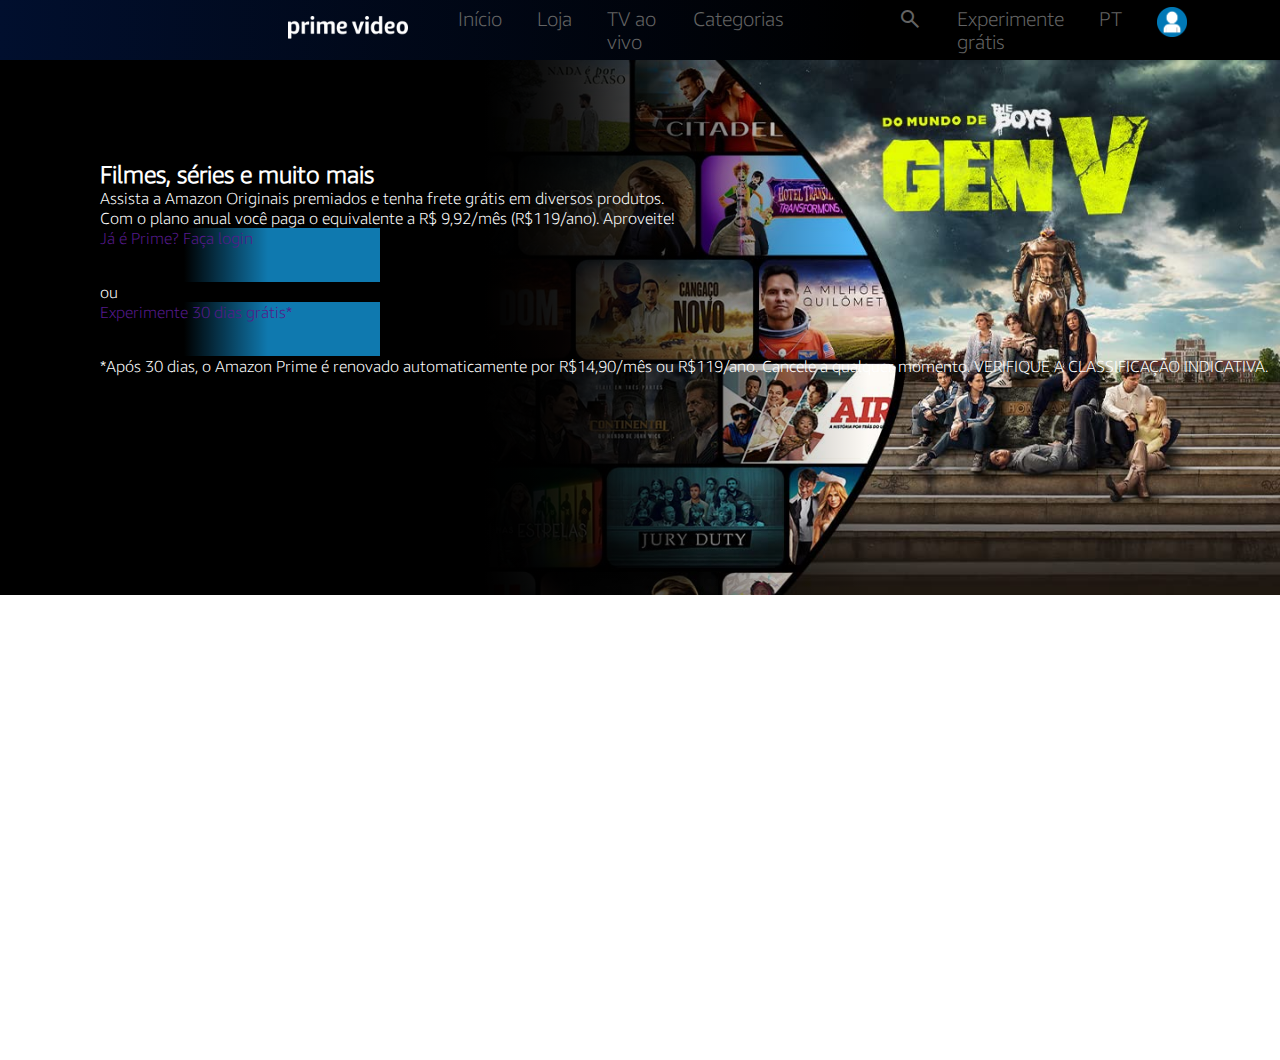
==== index.html @ 75a130b4 "Prime Video" ====
<!DOCTYPE html>
<html lang="pt-br">
<head>
    <meta charset="UTF-8">
    <meta http-equiv="X-UA-Compatible" content="IE=edge">
    <meta name="viewport" content="width=device-width, initial-scale=1.0">
    <title>Prime Video</title>
    <link rel="stylesheet" href="https://fonts.googleapis.com/css2?family=Material+Symbols+Outlined:opsz,wght,FILL,GRAD@20..48,100..700,0..1,-50..200" />
    <link rel="stylesheet" href="styles/index.css">
</head>
<body>
    <div class="pagina">
        <header>
            <div class="cabecalho">
                <img src="images/Logo-min.png" alt="logo" id="logo">
                <nav>
                    <a href="">Início</a>
                    <a href="">Loja</a>
                    <a href="">TV ao vivo</a>
                    <a href="">Categorias</a>
                    <span class="material-symbols-outlined">search</span>
                    <a href="">Experimente grátis</a>
                    <a href="">PT</a>
                    <img src="images/usuario.png" alt="user" class="icones">
                </nav>
            </div>
        </header>
        <main>
            <section>
                <div>
                    <div class="container">
                        <h2>Filmes, séries e muito mais</h2>
                        <p>Assista a Amazon Originais premiados e tenha frete grátis em diversos produtos. <br> Com o plano anual você paga o equivalente a R$ 9,92/mês (R$119/ano). Aproveite!</p>
                        <nav>
                            <div class="azul"><a href="">Já é Prime? Faça login</a></div>
                            <div class="branco"></div>
                            <span>ou</span>
                            <div class="branco2"></div>
                            <div class="azul"><a href="">Experimente 30 dias grátis*</a></div>
                            <p>*Após 30 dias, o Amazon Prime é renovado automaticamente por R$14,90/mês ou R$119/ano. Cancele a qualquer momento. VERIFIQUE A CLASSIFICAÇÃO INDICATIVA.</p>
                        </nav>
                    </div>
                </div>
            </section>
        </main>
    </div>
</body>
</html>
---- styles/index.css ----
@font-face {
    font-family: 'amazon';
    src: url(../images/AmazonEmber_Lt.woff);
}
*{
    margin: 0;
    padding: 0;
    box-sizing: border-box;
    text-decoration: none;
    font-family: 'amazon';
}
:root{
    --cinza-escuro:#636363;
    --azul-escuro:#0f79af;
    --branco:#ffffff;
    --preto:#000000;
    --cinza-mais-escuro:#00050d;
}

.pagina{
    width: 100%;
    height: auto;
}

header{
    width: 100%;
    height: 60px;
    background-color:#00050d;
    background-color: #05006a;
background-image: linear-gradient(90deg, #010f2e 0%, #000000 68%);
    display: flex;
    gap:50px;
    justify-content: space-around;
    align-items: center;
    
}
.cabecalho{
    width: 55%;
    display: flex;
    gap:50px;
    justify-content: space-between;
    align-items: center;
}
.material-symbols-outlined {
    font-variation-settings:
    'FILL' 0,
    'wght' 400,
    'GRAD' 0,
    'opsz' 24
  }
  header span{
    color:var(--cinza-escuro);
    width:40px;
    height: 40px;
    gap: 20px;
    display: flex;
    flex-direction: row;
    margin-left: 80px;
    
  }
#logo{
    width: 120px;
    height: 22.5px;
    margin-bottom: 5px;
}
.icones{
    width:30px;
    height: 30px;
    gap: 20px;
    display: flex;
    flex-direction: row;
}

header nav{
gap: 35px;
display: flex;
flex-direction: row;


}
header a{
    color: var(--cinza-escuro);
    font-size: 20px;
}
main{
    width: 100%;
    height: 1000px;
}
section:nth-child(1){
    background-image: url(../images/background1.jpg);
    width: 100%;
    height: 535px;
    background-repeat: no-repeat;
    background-size: cover;
    
}
section div{
    width: 100%;
    height: 100%;
background-image: linear-gradient(90deg, #000000 30%, #ffffff00 60%);
color: #ffffff;
}
.container{
    margin: 0 100px;
    padding: 100px 0;
}
.azul{
    width: 280px;
    height: 54px;
    background-color: var(--azul-escuro);
}
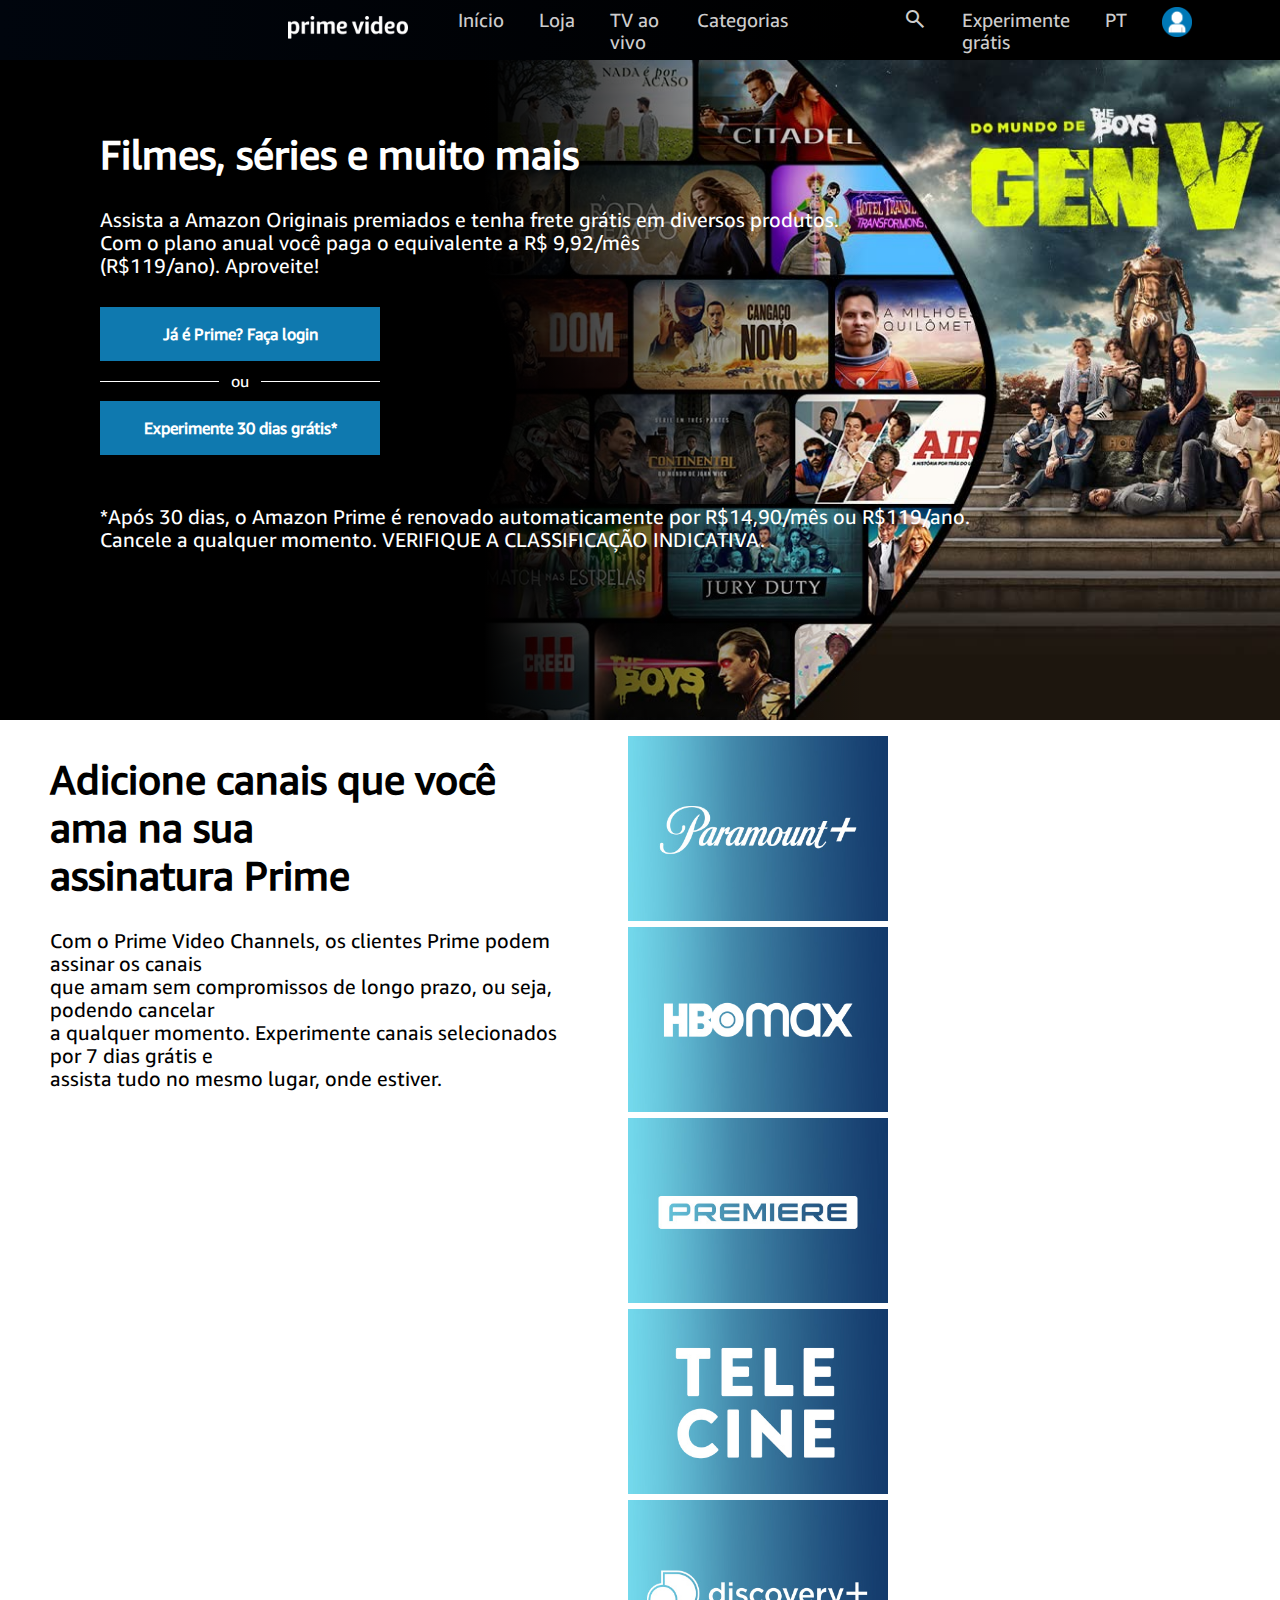
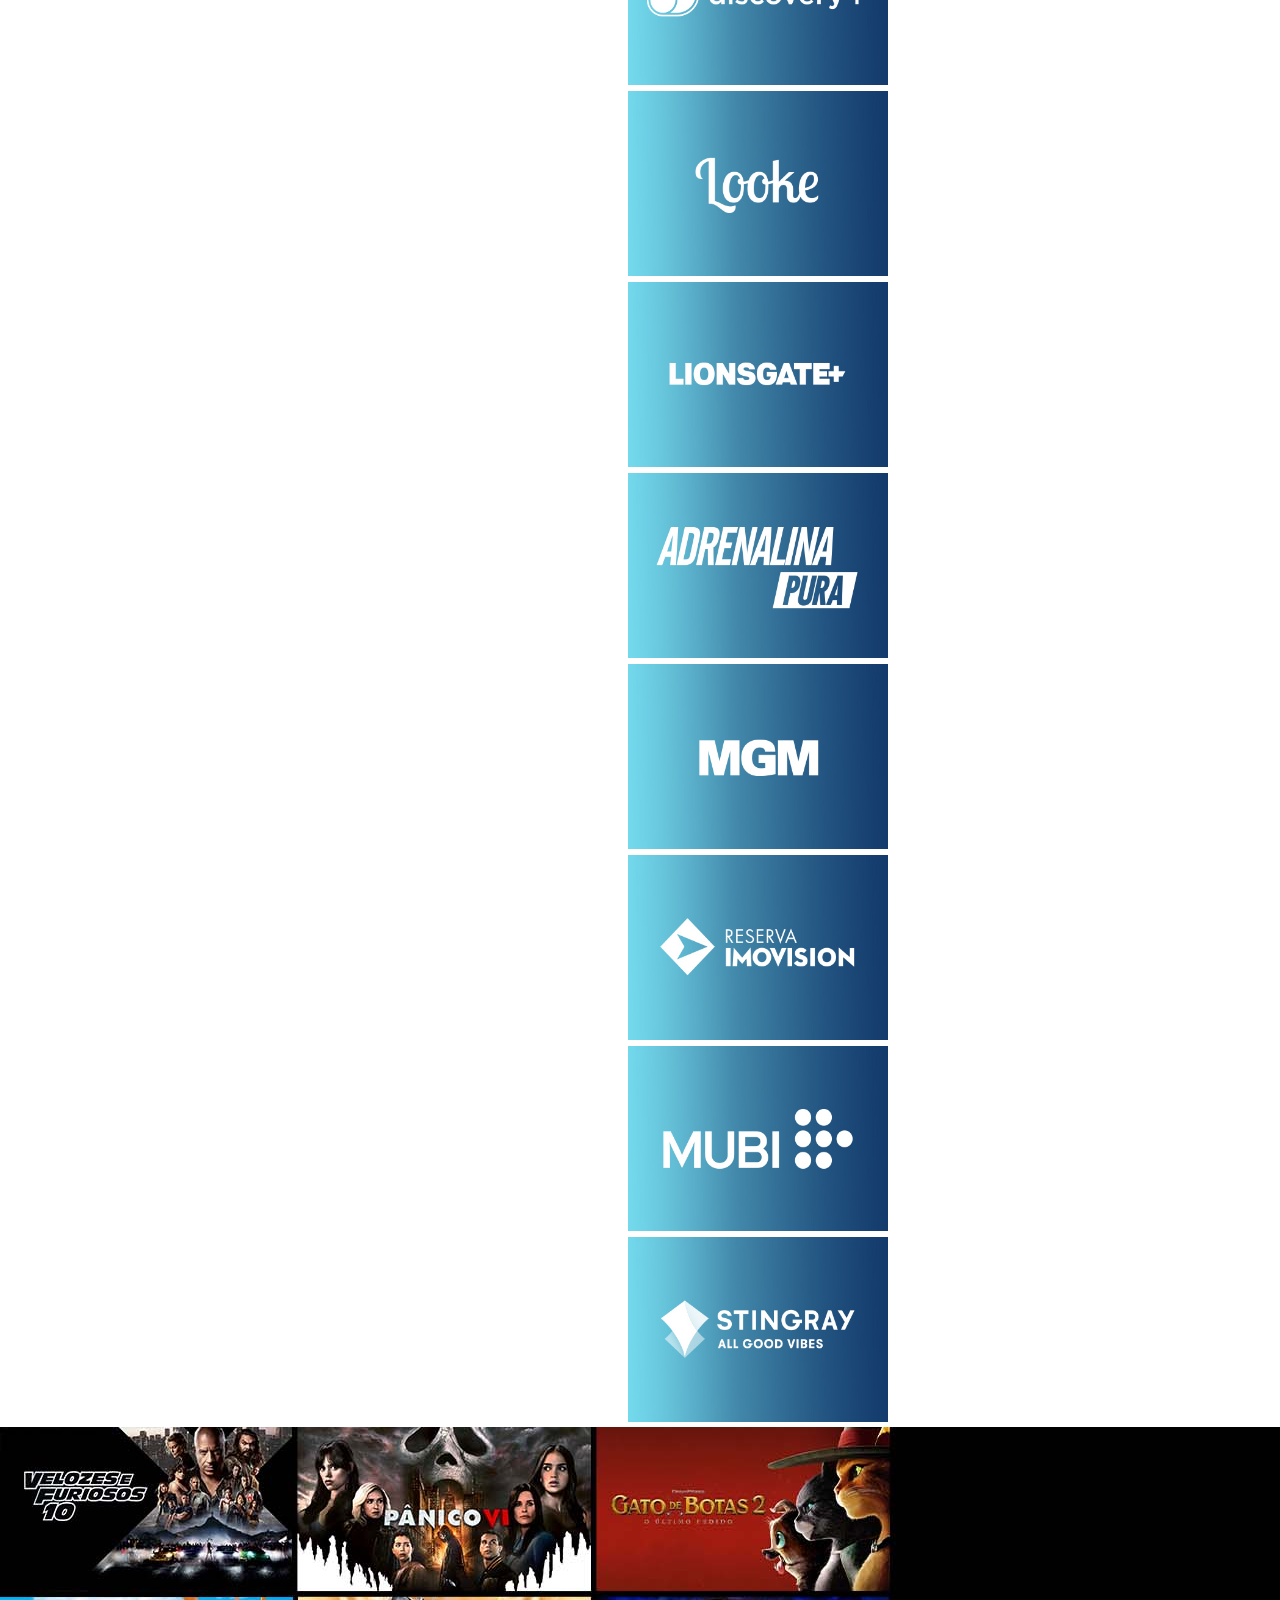
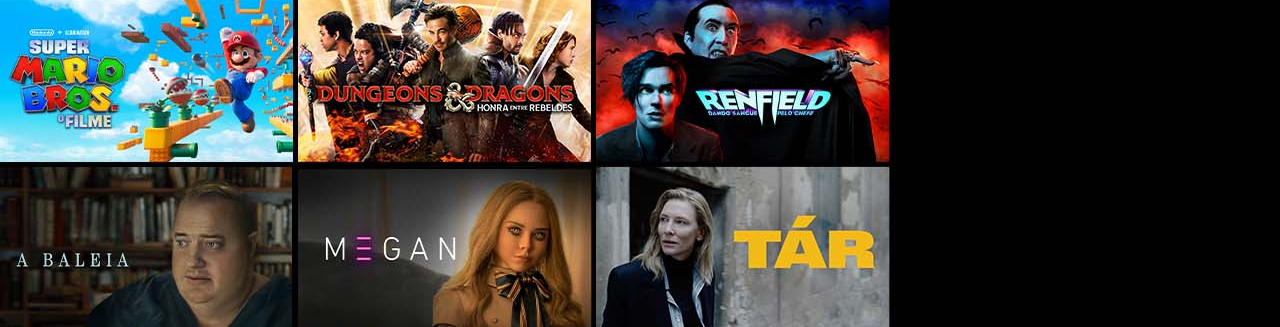
==== commit 91f89e7d: "UP" ====
--- a/index.html
+++ b/index.html
@@ -29,16 +29,53 @@
             <section>
                 <div>
                     <div class="container">
-                        <h2>Filmes, séries e muito mais</h2>
-                        <p>Assista a Amazon Originais premiados e tenha frete grátis em diversos produtos. <br> Com o plano anual você paga o equivalente a R$ 9,92/mês (R$119/ano). Aproveite!</p>
-                        <nav>
+                        <div class="anuncio">
+                            <h2>Filmes, séries e muito mais</h2>
+                            <p>Assista a Amazon Originais premiados e tenha frete grátis em diversos produtos. <br> Com o plano anual você paga o equivalente a R$ 9,92/mês <br> (R$119/ano). Aproveite!</p>
+                        </div>
+                         <nav>
                             <div class="azul"><a href="">Já é Prime? Faça login</a></div>
-                            <div class="branco"></div>
-                            <span>ou</span>
-                            <div class="branco2"></div>
-                            <div class="azul"><a href="">Experimente 30 dias grátis*</a></div>
-                            <p>*Após 30 dias, o Amazon Prime é renovado automaticamente por R$14,90/mês ou R$119/ano. Cancele a qualquer momento. VERIFIQUE A CLASSIFICAÇÃO INDICATIVA.</p>
+                            <div class="azulOuBranco">
+                                <div class="branco"></div>
+                                <div class="entreAzul">
+                                    <span id="linha"></span>
+                                    <span>ou</span>
+                                    <span id="linha"></span>
+                                </div>
+                                <div class="branco2"></div>
+                                <div class="azul"><a href="">Experimente 30 dias grátis*</a></div>
+                            </div>
+                            <p>*Após 30 dias, o Amazon Prime é renovado automaticamente por R$14,90/mês ou R$119/ano. <br> Cancele a qualquer momento. VERIFIQUE A CLASSIFICAÇÃO INDICATIVA.</p>
                         </nav>
+                    </div>
+                </div>
+            </section>
+            <section>
+                <div class="container2">
+                    <div class="left">
+                        <h2>Adicione canais que você ama na sua <br> assinatura Prime</h2>
+                        <p>Com o Prime Video Channels, os clientes Prime podem assinar os canais <br>que amam sem compromissos de longo prazo, ou seja, podendo cancelar <br>a qualquer momento. Experimente canais selecionados por 7 dias grátis e <br>assista tudo no mesmo lugar, onde estiver.</p>
+                    </div>
+                    <div class="right">
+                        <img src="images/paramount.jpg" alt="">
+                        <img src="images/hbomax.jpg" alt="">
+                        <img src="images/premiere.jpg" alt="">
+                        <img src="images/telecine.jpg" alt="">
+                        <img src="images/AMZN_MLP_image_logo_BR_DiscoveryPlus_426x294.jpg" alt="">
+                        <img src="images/AMZN_MLP_image_logo_BR_Looke_426x294.jpg" alt="">
+                        <img src="images/lions-gate.jpg" alt="">
+                        <img src="images/adrenalina-pura.jpg" alt="">
+                        <img src="images/MGM.jpg" alt="">
+                        <img src="images/imovision.jpg" alt="">
+                        <img src="images/mubi.jpg" alt="">
+                        <img src="images/stingray.jpg" alt="">
+                    </div>    
+                </div>
+            </section>
+            <section>
+                <div class="container3">
+                    <div class="loja-prime">
+                        
                     </div>
                 </div>
             </section>
--- a/styles/index.css
+++ b/styles/index.css
@@ -1,6 +1,7 @@
 @font-face {
     font-family: 'amazon';
-    src: url(../images/AmazonEmber_Lt.woff);
+    src: url(../images/AmazonEmber_Rg.woff);
+   
 }
 *{
     margin: 0;
@@ -27,7 +28,7 @@
     height: 60px;
     background-color:#00050d;
     background-color: #05006a;
-background-image: linear-gradient(90deg, #010f2e 0%, #000000 68%);
+background-image: linear-gradient(90deg, #00050d 0%, #000000 68%);
     display: flex;
     gap:50px;
     justify-content: space-around;
@@ -49,9 +50,9 @@
     'opsz' 24
   }
   header span{
-    color:var(--cinza-escuro);
+    color: #cecdcd;;
     width:40px;
-    height: 40px;
+    height: 10px;
     gap: 20px;
     display: flex;
     flex-direction: row;
@@ -77,10 +78,16 @@
 flex-direction: row;
 
 
+
 }
 header a{
-    color: var(--cinza-escuro);
-    font-size: 20px;
+    color: #cecdcd;
+    font-size: 18.5px;
+    transition: color 300ms;
+    padding-top: 2px;
+}
+header a:hover{
+    color: #e9e9e9;
 }
 main{
     width: 100%;
@@ -89,23 +96,102 @@
 section:nth-child(1){
     background-image: url(../images/background1.jpg);
     width: 100%;
-    height: 535px;
+    height: 660px;
     background-repeat: no-repeat;
     background-size: cover;
     
 }
-section div{
+
+.container{
+    margin: 0 100px;
+    padding: 50px 0;
     width: 100%;
-    height: 100%;
+    height: 660px;
 background-image: linear-gradient(90deg, #000000 30%, #ffffff00 60%);
 color: #ffffff;
-}
-.container{
-    margin: 0 100px;
-    padding: 100px 0;
 }
 .azul{
     width: 280px;
     height: 54px;
     background-color: var(--azul-escuro);
+    display: flex;
+    align-items: center;
+    justify-content: center;
+    font-weight: 700;
+    
+}
+.anuncio{
+    margin-top: 20px;
+    margin-bottom: 30px;
+    
+}
+h2{
+    font-size: 40px;
+    margin-bottom: 30px;
+}
+p{
+    font-size: 20px;
+}
+.entreAzul{
+    width: 280px;
+    display: flex;
+    flex-direction: row;
+    align-items: center;
+    justify-content: center;
+    margin: 10px 0;
+}
+#linha{
+    width:800px;
+    height: 1px;
+    background-color: var(--branco);
+   
+}
+.azulOuBranco{
+    margin-bottom: 50px;
+}
+.azulOuBranco span{
+    width: 280px;
+    height: 100%;
+    display: flex;
+    flex-direction: column;
+    justify-content: center;
+    align-items: center;
+    
+}
+.azul a{
+    color: var(--branco);
+}
+.container2{
+    width: 90%;
+    height: auto;
+    display: flex;
+    margin-top: 15px;
+    
+
+}
+
+.left{
+    width: 50%;
+    height: auto;
+    margin: 20px 50px;
+    font-weight: lighter;
+    font-size: 50px;
+    
+
+}
+.right{
+    width: 50%;
+    height: 100%;
+    
+   
+}
+.right img{
+    width: 260px;
+    height: 185px;
+    margin: 1px 2px;
+}
+.container3{
+    width: 100%;
+    height: 500px;
+    background-image: url(../images/background2.jpg);
 }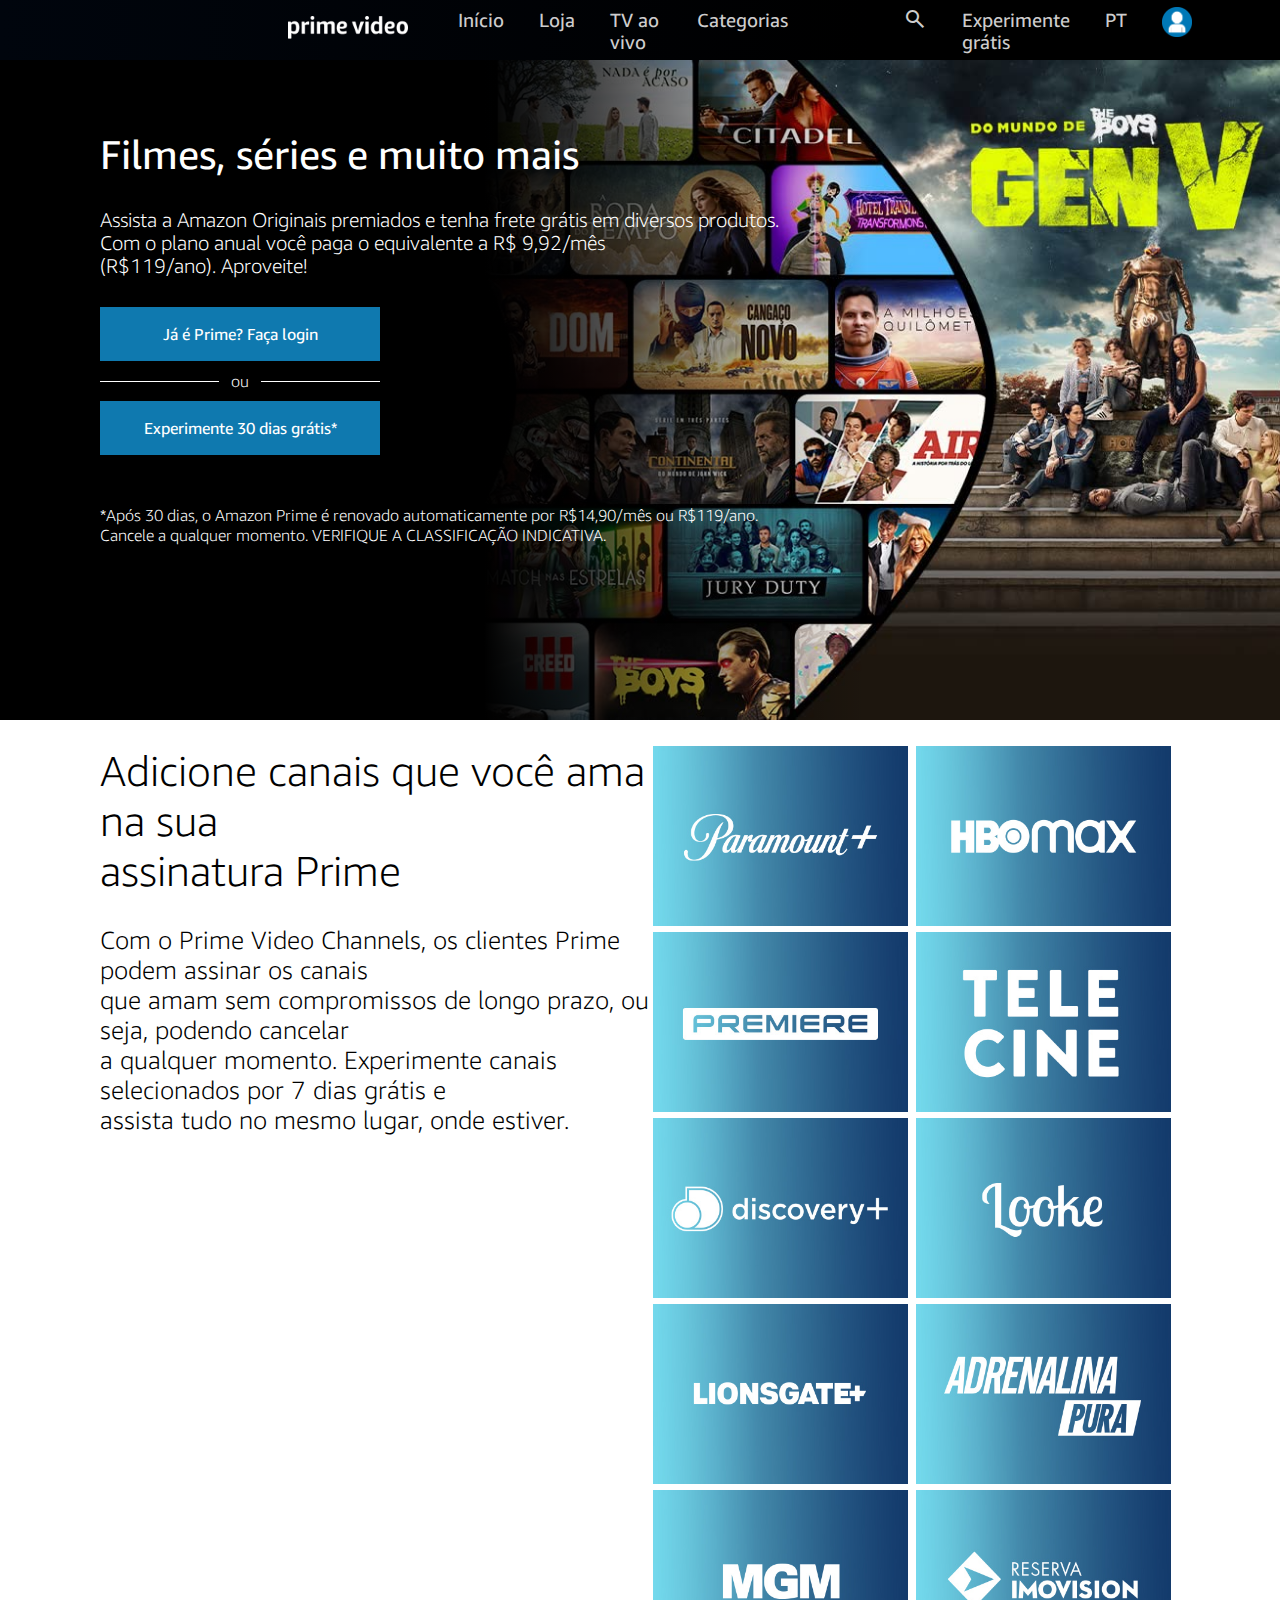
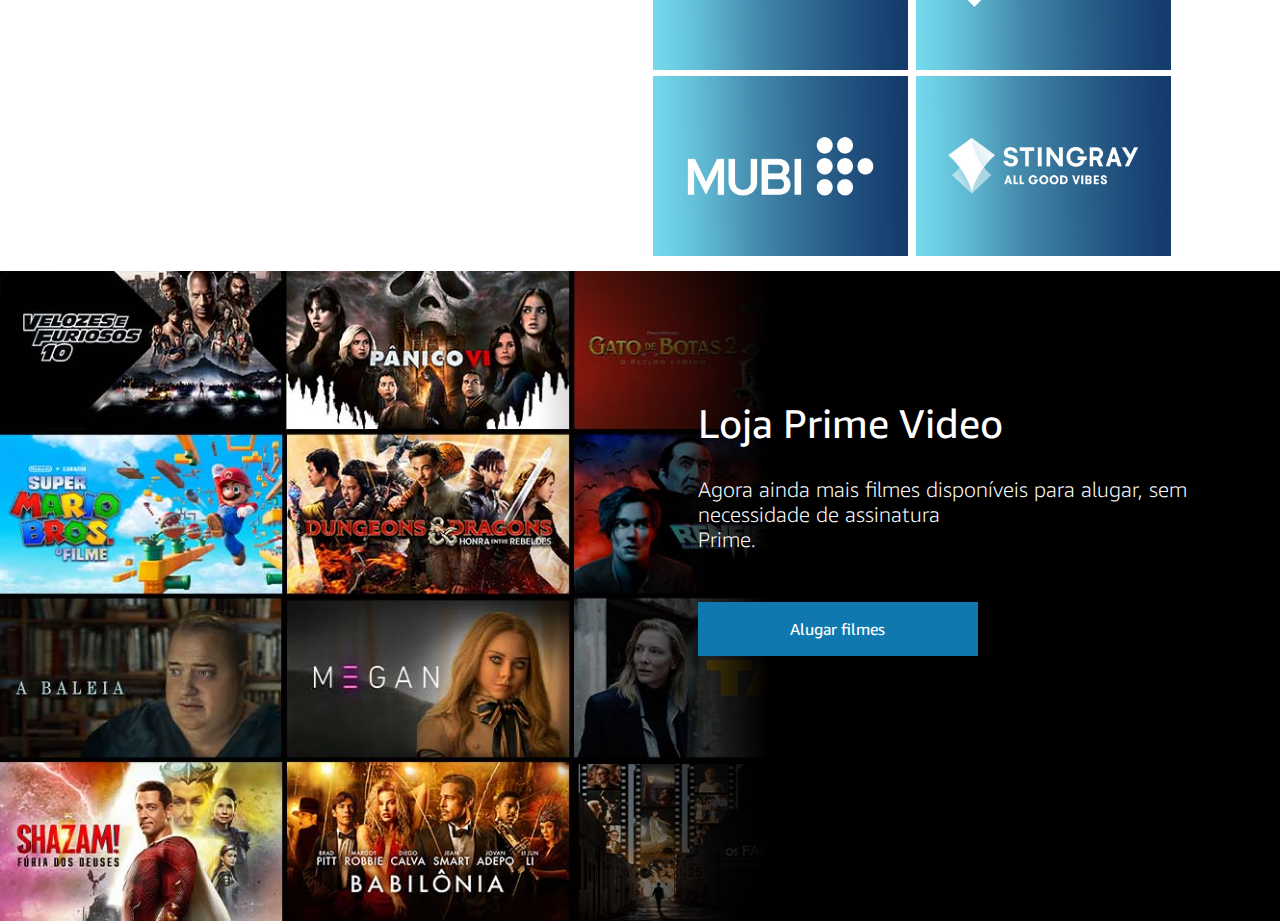
==== commit 8bb89361: "UP" ====
--- a/index.html
+++ b/index.html
@@ -52,30 +52,36 @@
             </section>
             <section>
                 <div class="container2">
-                    <div class="left">
-                        <h2>Adicione canais que você ama na sua <br> assinatura Prime</h2>
-                        <p>Com o Prime Video Channels, os clientes Prime podem assinar os canais <br>que amam sem compromissos de longo prazo, ou seja, podendo cancelar <br>a qualquer momento. Experimente canais selecionados por 7 dias grátis e <br>assista tudo no mesmo lugar, onde estiver.</p>
+                    <div class="LR">
+                        <div class="left">
+                            <h2>Adicione canais que você ama na sua <br> assinatura Prime</h2>
+                            <p>Com o Prime Video Channels, os clientes Prime podem assinar os canais <br>que amam sem compromissos de longo prazo, ou seja, podendo cancelar <br>a qualquer momento. Experimente canais selecionados por 7 dias grátis e <br>assista tudo no mesmo lugar, onde estiver.</p>
+                        </div>
+                        <div class="right">
+                            <a href="#"><img src="images/paramount.jpg" alt="paramount"></a>
+                            <a href="#"><img src="images/hbomax.jpg" alt="HBO MAX"></a>
+                            <a href="#"><img src="images/premiere.jpg" alt="premiere"></a>
+                            <a href="#"><img src="images/telecine.jpg" alt="telecine"></a>
+                            <a href="#"><img src="images/AMZN_MLP_image_logo_BR_DiscoveryPlus_426x294.jpg" alt="discovery +"></a>
+                            <a href="#"><img src="images/AMZN_MLP_image_logo_BR_Looke_426x294.jpg" alt="Looke"></a>
+                            <a href="#"><img src="images/lions-gate.jpg" alt="Lions Gate"></a>
+                            <a href="#"><img src="images/adrenalina-pura.jpg" alt="adrenalina-pura"></a>
+                            <a href="#"><img src="images/MGM.jpg" alt="MGM"></a>
+                            <a href="#"><img src="images/imovision.jpg" alt="imovision"></a>
+                            <a href="#"><img src="images/mubi.jpg" alt="mubi"></a>
+                            <a href="#"><img src="images/stingray.jpg" alt="stingray"></a>
+                        </div>
                     </div>
-                    <div class="right">
-                        <img src="images/paramount.jpg" alt="">
-                        <img src="images/hbomax.jpg" alt="">
-                        <img src="images/premiere.jpg" alt="">
-                        <img src="images/telecine.jpg" alt="">
-                        <img src="images/AMZN_MLP_image_logo_BR_DiscoveryPlus_426x294.jpg" alt="">
-                        <img src="images/AMZN_MLP_image_logo_BR_Looke_426x294.jpg" alt="">
-                        <img src="images/lions-gate.jpg" alt="">
-                        <img src="images/adrenalina-pura.jpg" alt="">
-                        <img src="images/MGM.jpg" alt="">
-                        <img src="images/imovision.jpg" alt="">
-                        <img src="images/mubi.jpg" alt="">
-                        <img src="images/stingray.jpg" alt="">
-                    </div>    
                 </div>
             </section>
             <section>
                 <div class="container3">
-                    <div class="loja-prime">
-                        
+                    <div class="gradient-prime">
+                        <div class="loja-prime">
+                            <h2>Loja Prime Video</h2>
+                            <p>Agora ainda mais filmes disponíveis para alugar, sem necessidade de assinatura <br>Prime.</p>
+                            <div class="azul"><a href="">Alugar filmes</a></div>
+                        </div>
                     </div>
                 </div>
             </section>
--- a/styles/index.css
+++ b/styles/index.css
@@ -1,7 +1,11 @@
 @font-face {
     font-family: 'amazon';
     src: url(../images/AmazonEmber_Rg.woff);
-   
+}
+@font-face {
+    font-family: 'amazon';
+    src: url(../images/AmazonEmber_Lt.woff);
+    font-weight: 100;
 }
 *{
     margin: 0;
@@ -21,6 +25,7 @@
 .pagina{
     width: 100%;
     height: auto;
+    
 }
 
 header{
@@ -92,6 +97,7 @@
 main{
     width: 100%;
     height: 1000px;
+    font-weight: 100;
 }
 section:nth-child(1){
     background-image: url(../images/background1.jpg);
@@ -128,9 +134,12 @@
 h2{
     font-size: 40px;
     margin-bottom: 30px;
+    font-weight: 400;
+    
 }
 p{
     font-size: 20px;
+    font-weight: 100;
 }
 .entreAzul{
     width: 280px;
@@ -146,6 +155,9 @@
     background-color: var(--branco);
    
 }
+nav p{
+    font-size: 16px;
+}
 .azulOuBranco{
     margin-bottom: 50px;
 }
@@ -160,38 +172,83 @@
 }
 .azul a{
     color: var(--branco);
+    font-weight: 400;
 }
 .container2{
-    width: 90%;
+    width: 100%;
     height: auto;
     display: flex;
     margin-top: 15px;
     
-
-}
-
+    
+
+}
+
+.LR{
+    width: 100%;
+    height: auto;
+    display: flex;
+    flex-direction: row;
+    padding: 10px 100px;
+}
+
+.right img:hover{
+    box-shadow: 0px 1px 6px 4px #333;
+    z-index: 10;
+    
+}
 .left{
-    width: 50%;
-    height: auto;
-    margin: 20px 50px;
-    font-weight: lighter;
-    font-size: 50px;
-    
-
+    width: 51%;
+    height: auto;
+    font-weight: 100;
+    
+    
+
+}
+
+.left h2{
+    font-size: 42px;
+    font-weight: 100;
+}
+.left p{
+    font-size: 25px;
 }
 .right{
-    width: 50%;
+    width: 49%;
     height: 100%;
     
    
 }
 .right img{
-    width: 260px;
-    height: 185px;
+    width: 255px;
+    height: 180px;
     margin: 1px 2px;
 }
 .container3{
     width: 100%;
-    height: 500px;
+    height: 650px;
     background-image: url(../images/background2.jpg);
+    background-repeat: no-repeat;
+    background-size: cover;
+}
+.gradient-prime{
+    width: 100%;
+    height: 100%;
+    background-image: linear-gradient(270deg, #000000 40%, #ffffff00 58%);
+    color: #ffffff;
+}
+.loja-prime{
+    width: 100%;
+    height: auto;
+    display: flex;
+    flex-direction: column;
+    justify-content: center;
+    padding-top: 10%;
+    padding-left: 54.5%;
+
+}
+
+.loja-prime p{
+    margin-bottom: 50px;
+    font-size: 21px;
 }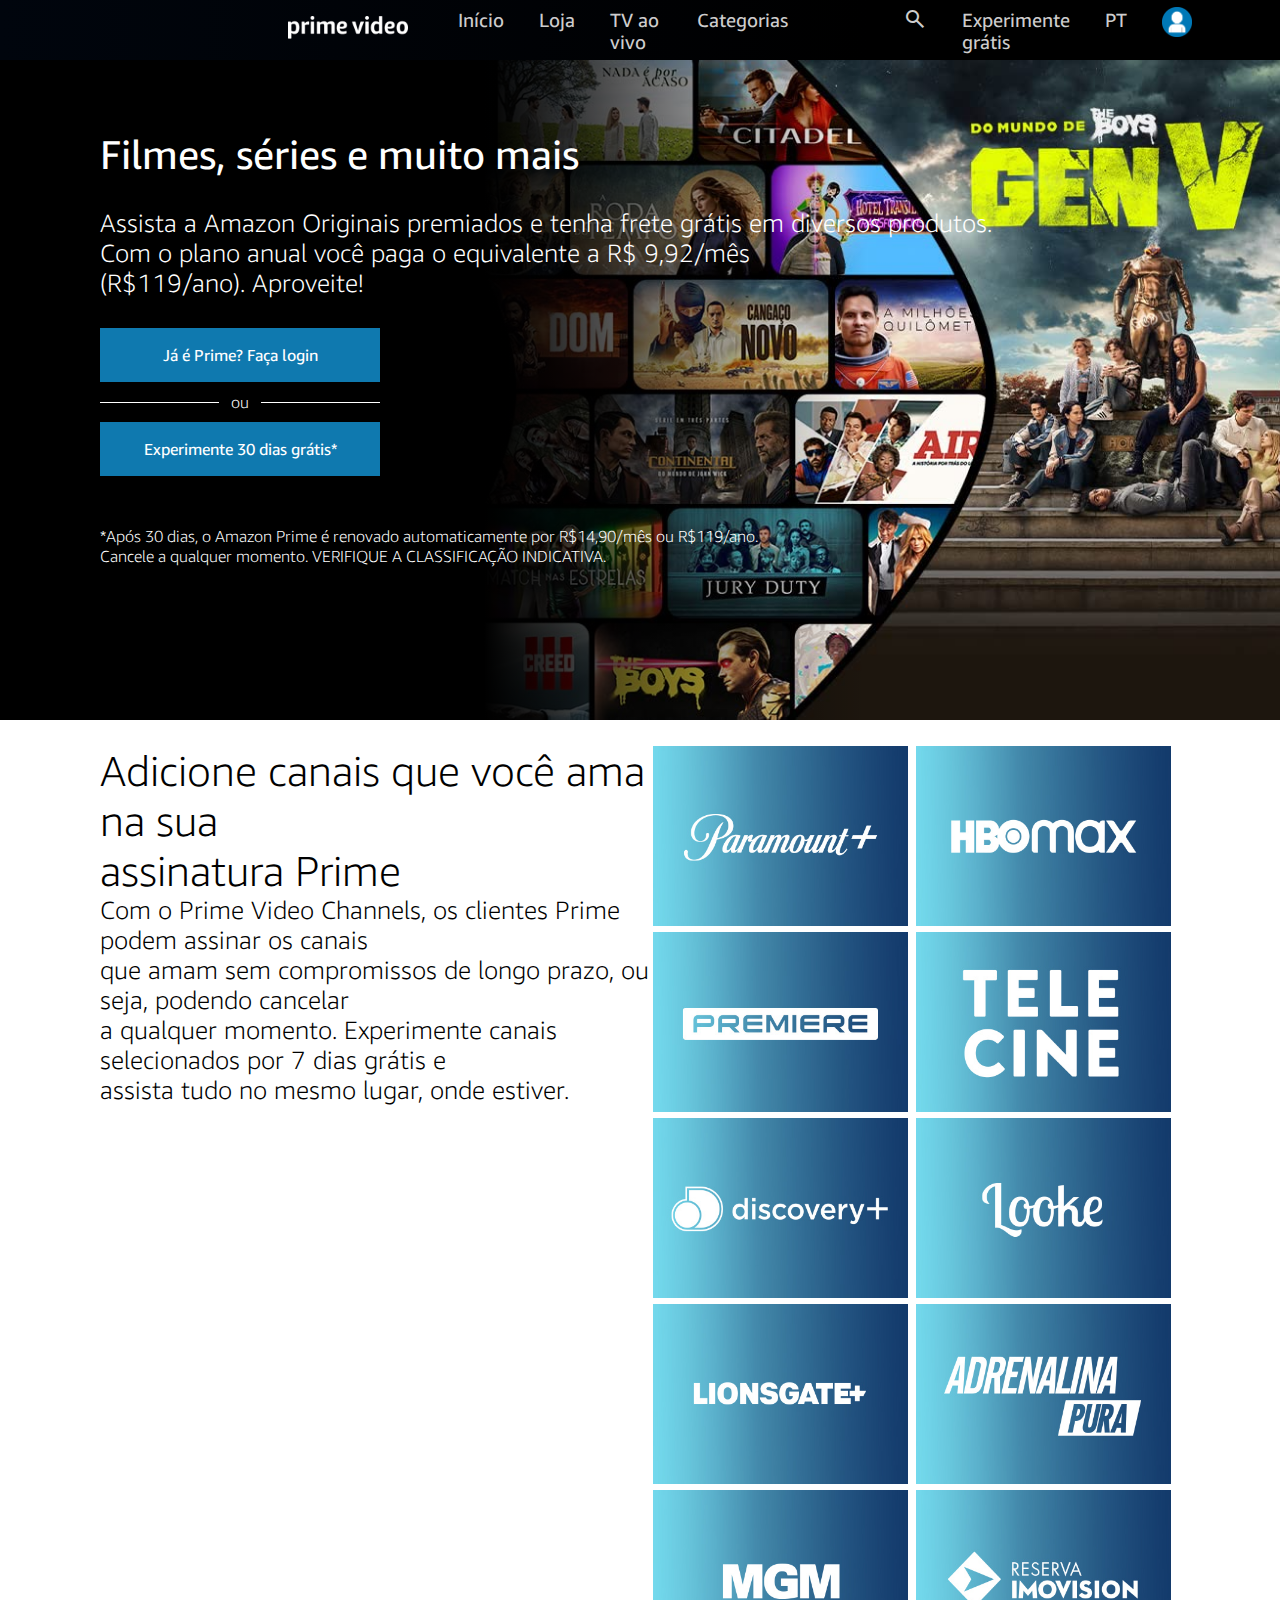
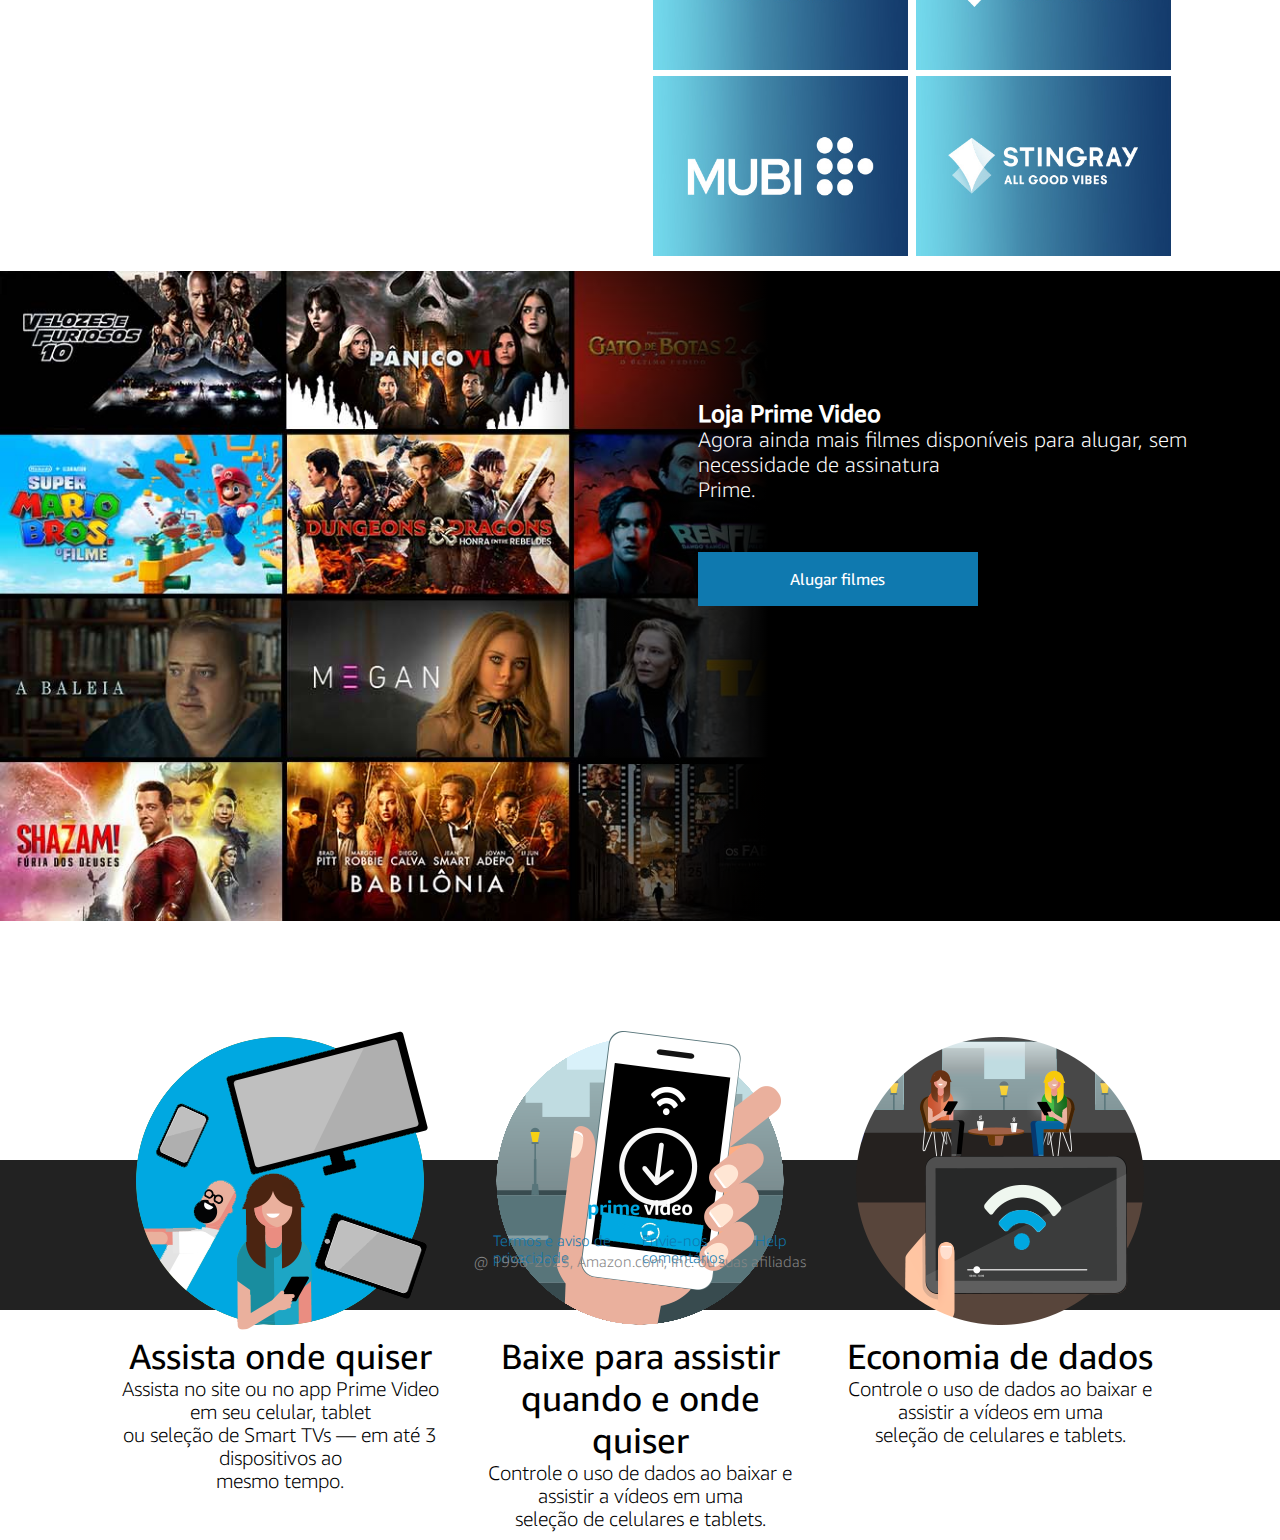
==== commit f82b9eaa: "Prime Video" ====
--- a/index.html
+++ b/index.html
@@ -85,7 +85,39 @@
                     </div>
                 </div>
             </section>
+            <section>
+                <div class="container4">
+                    <div class="funcoes">
+                        <div class="funcoesTitulos">
+                            <img src="images/assista.png" alt="">
+                            <h3>Assista onde quiser</h3>
+                            <p>Assista no site ou no app Prime Video em seu celular, tablet <br> ou seleção de Smart TVs — em até 3 dispositivos ao <br> mesmo tempo.</p>
+                        </div>
+                        <div class="funcoesSubs">
+                            <img src="images/baixe.png" alt="">
+                            <h3>Baixe para assistir quando e onde quiser</h3>
+                            <p>Controle o uso de dados ao baixar e assistir a vídeos em uma <br> seleção de celulares e tablets.</p>
+                        </div>
+                        <div class="funcoes3">
+                            <img src="images/economia de dados.png" alt="">
+                            <h3>Economia de dados</h3>
+                            <p>Controle o uso de dados ao baixar e assistir a vídeos em uma <br> seleção de celulares e tablets.</p>
+                        </div>
+                    </div>
+                </div>
+            </section>
         </main>
+        <footer>
+            <img src="images/prime-video.png" alt="">
+            <div class="link-foot">
+                <a href="#">Termos e aviso de privacidade</a>
+                <a href="#">Envie-nos comentários</a>
+                <a href="#">Help</a>
+            </div>
+            <div class="direitos">
+                @ 1996-2023, Amazon.com, Inc. ou suas afiliadas
+            </div>
+        </footer>
     </div>
 </body>
 </html>--- a/styles/index.css
+++ b/styles/index.css
@@ -127,18 +127,20 @@
     
 }
 .anuncio{
+    width: 100%;
+    height: auto;
     margin-top: 20px;
     margin-bottom: 30px;
     
 }
-h2{
+.anuncio h2{
     font-size: 40px;
     margin-bottom: 30px;
     font-weight: 400;
     
 }
-p{
-    font-size: 20px;
+.anuncio p{
+    font-size: 25px;
     font-weight: 100;
 }
 .entreAzul{
@@ -251,4 +253,61 @@
 .loja-prime p{
     margin-bottom: 50px;
     font-size: 21px;
-}+}
+.container4{
+    width: 100%;
+    height: 600px;
+    padding: 100px;
+   
+}
+.funcoes{
+    display: flex;
+    flex-direction: row;
+    justify-content: center;
+    text-align: center;
+}
+.funcoes div{
+    width: 33%;
+    margin: 10px;
+}
+.funcoes h3{
+    font-weight: 400;
+    font-size: 35px;
+    
+}
+.funcoes p{
+    font-size: 20px;
+}
+footer{
+    width: 100%;
+    height: 150px;
+    background-color: #222222;
+    display: flex;
+    flex-direction: column;
+    align-items: center;
+    justify-content: center;
+    margin-top: 1700px;
+}
+.link-foot{
+    width: 23%;
+    height: 20px;
+    display: flex;
+    flex-direction: row;
+    justify-content: space-around;
+    
+    text-decoration: none;
+}
+.link-foot a{
+    color:#0f79af;
+    font-weight: 100;
+    font-size: 14.5px;
+    
+}
+.direitos{
+    color: #858585;
+    font-weight: 100;
+    font-size: 15px;
+}
+    
+
+
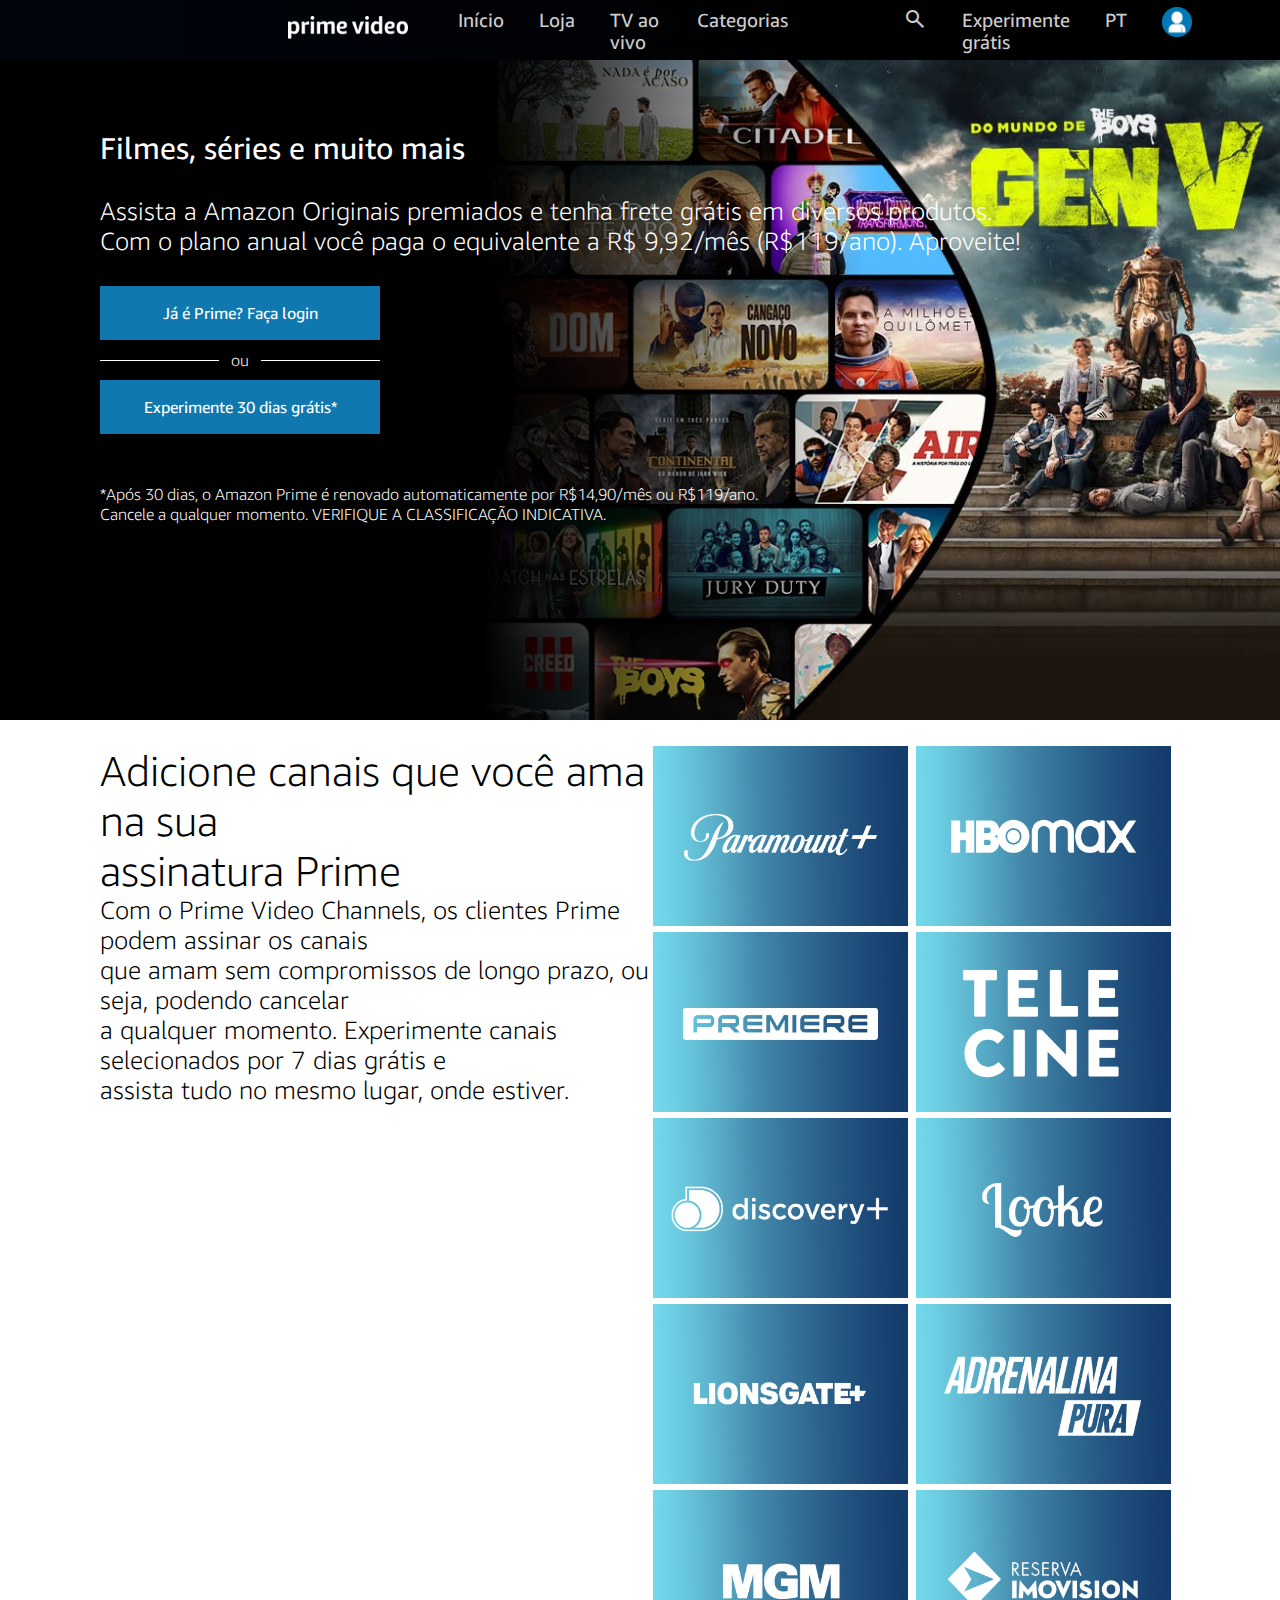
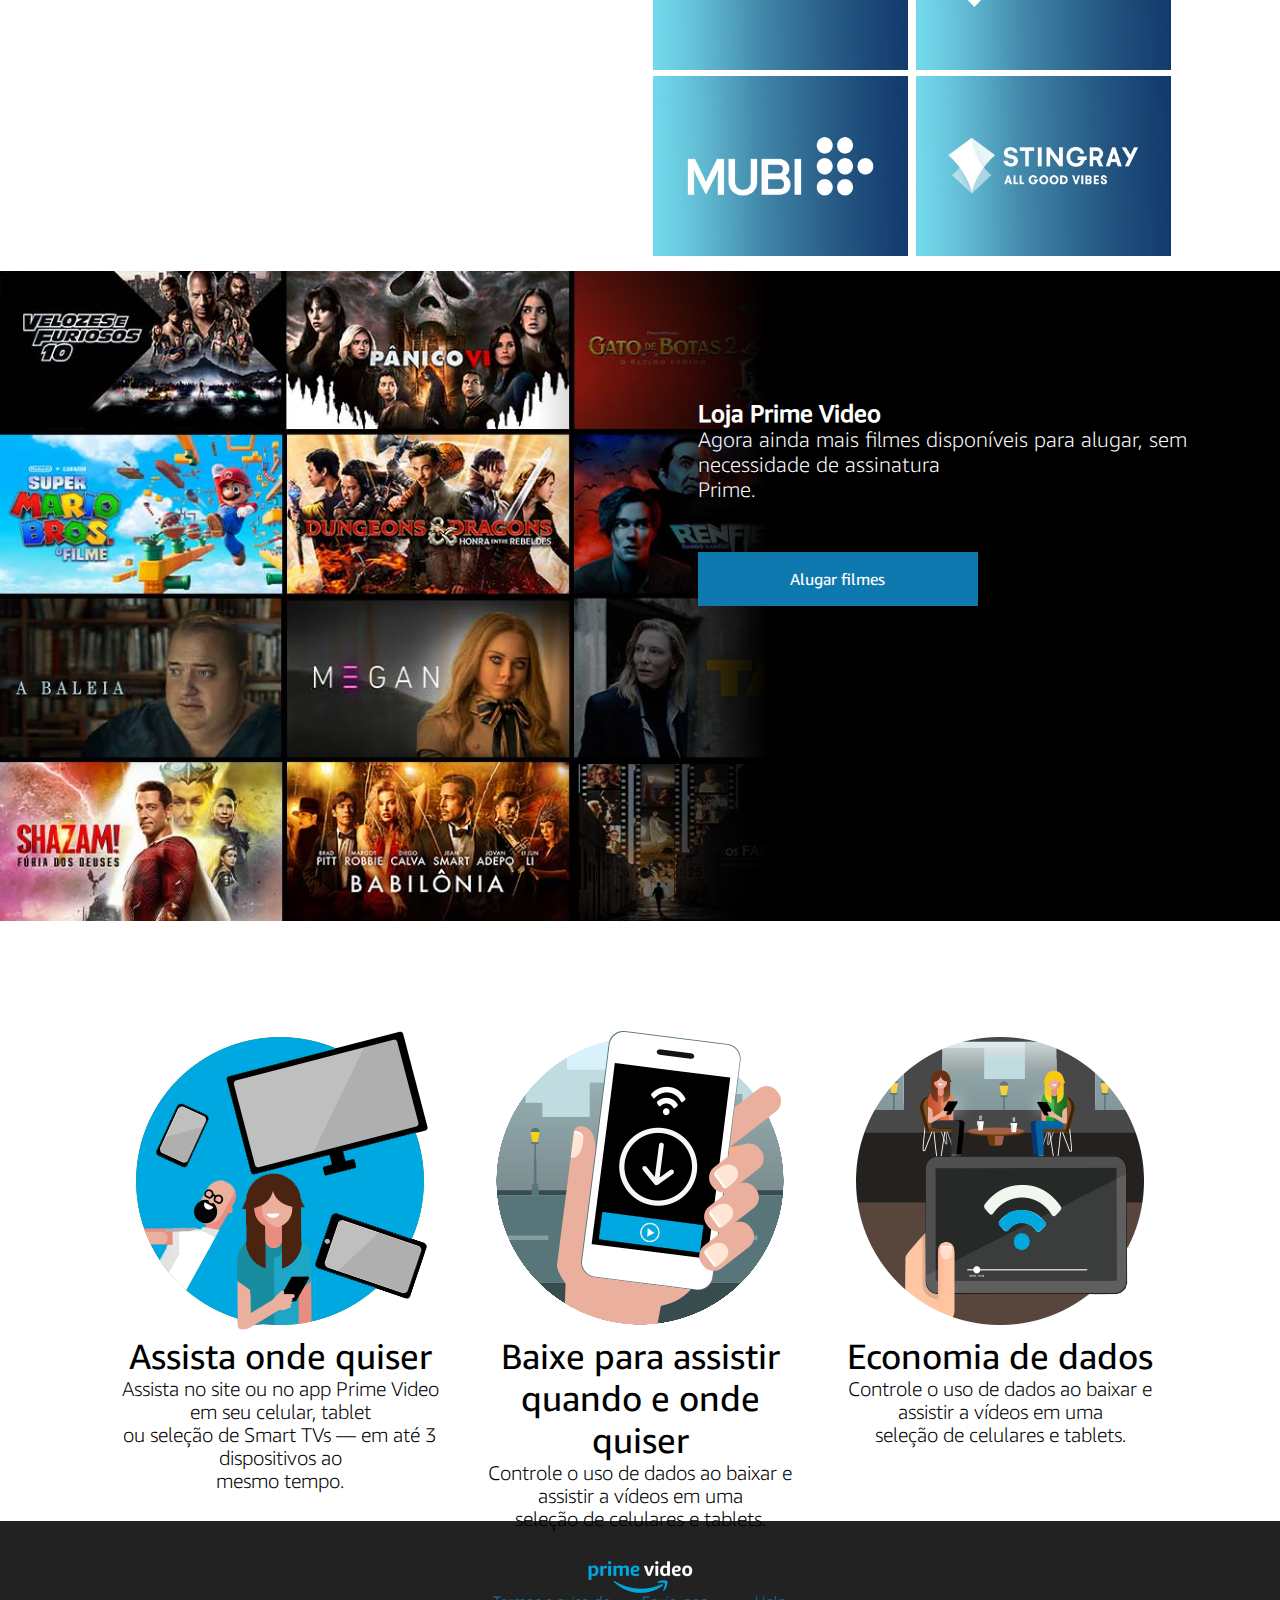
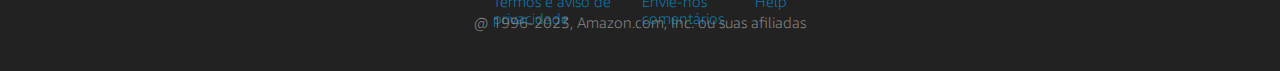
==== commit ad177683: "Prime Video" ====
--- a/index.html
+++ b/index.html
@@ -31,12 +31,12 @@
                     <div class="container">
                         <div class="anuncio">
                             <h2>Filmes, séries e muito mais</h2>
-                            <p>Assista a Amazon Originais premiados e tenha frete grátis em diversos produtos. <br> Com o plano anual você paga o equivalente a R$ 9,92/mês <br> (R$119/ano). Aproveite!</p>
+                            <p>Assista a Amazon Originais premiados e tenha frete grátis em diversos produtos. <br> Com o plano anual você paga o equivalente a R$ 9,92/mês (R$119/ano). Aproveite!</p>
                         </div>
                          <nav>
                             <div class="azul"><a href="">Já é Prime? Faça login</a></div>
                             <div class="azulOuBranco">
-                                <div class="branco"></div>
+                                
                                 <div class="entreAzul">
                                     <span id="linha"></span>
                                     <span>ou</span>
--- a/styles/index.css
+++ b/styles/index.css
@@ -96,7 +96,6 @@
 }
 main{
     width: 100%;
-    height: 1000px;
     font-weight: 100;
 }
 section:nth-child(1){
@@ -113,8 +112,8 @@
     padding: 50px 0;
     width: 100%;
     height: 660px;
-background-image: linear-gradient(90deg, #000000 30%, #ffffff00 60%);
-color: #ffffff;
+    background-image: linear-gradient(90deg, #000000 30%, #ffffff00 60%);
+    color: #ffffff;
 }
 .azul{
     width: 280px;
@@ -134,7 +133,7 @@
     
 }
 .anuncio h2{
-    font-size: 40px;
+    font-size: 30px;
     margin-bottom: 30px;
     font-weight: 400;
     
@@ -286,7 +285,7 @@
     flex-direction: column;
     align-items: center;
     justify-content: center;
-    margin-top: 1700px;
+    
 }
 .link-foot{
     width: 23%;
